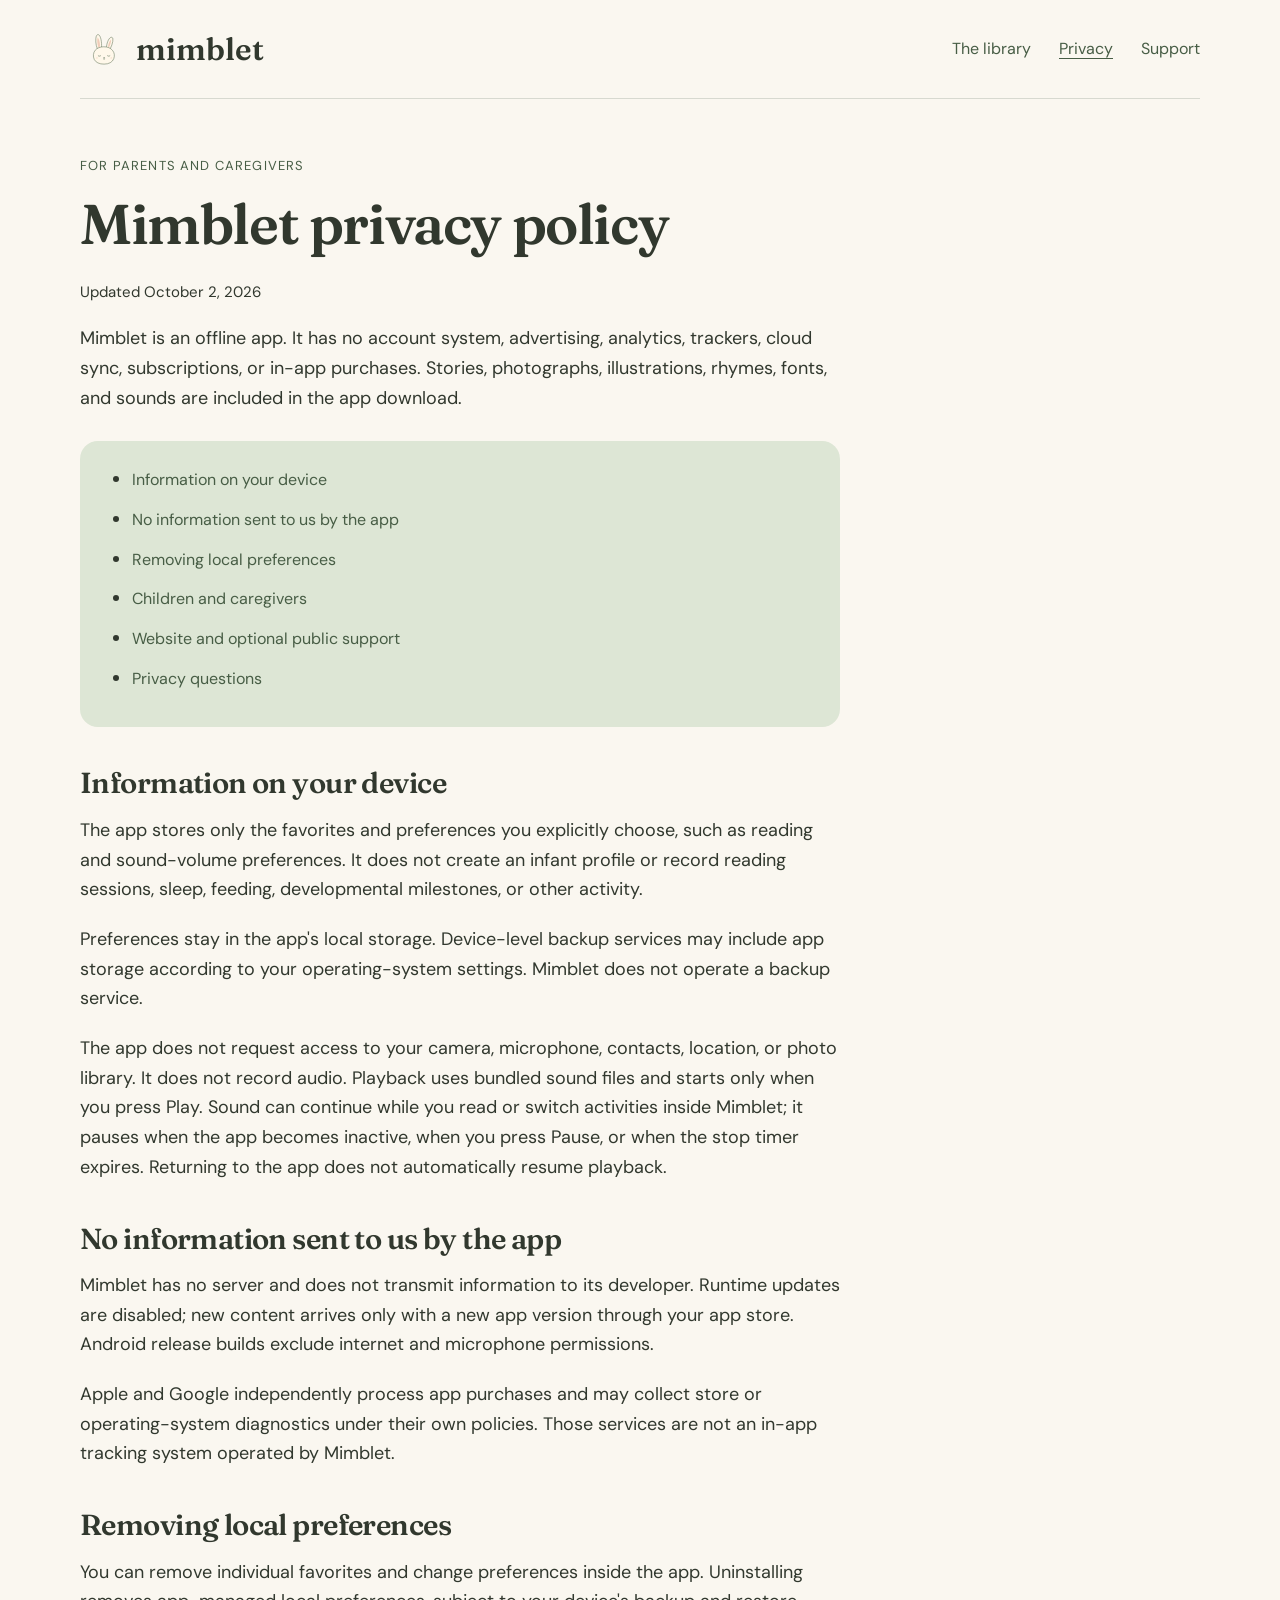
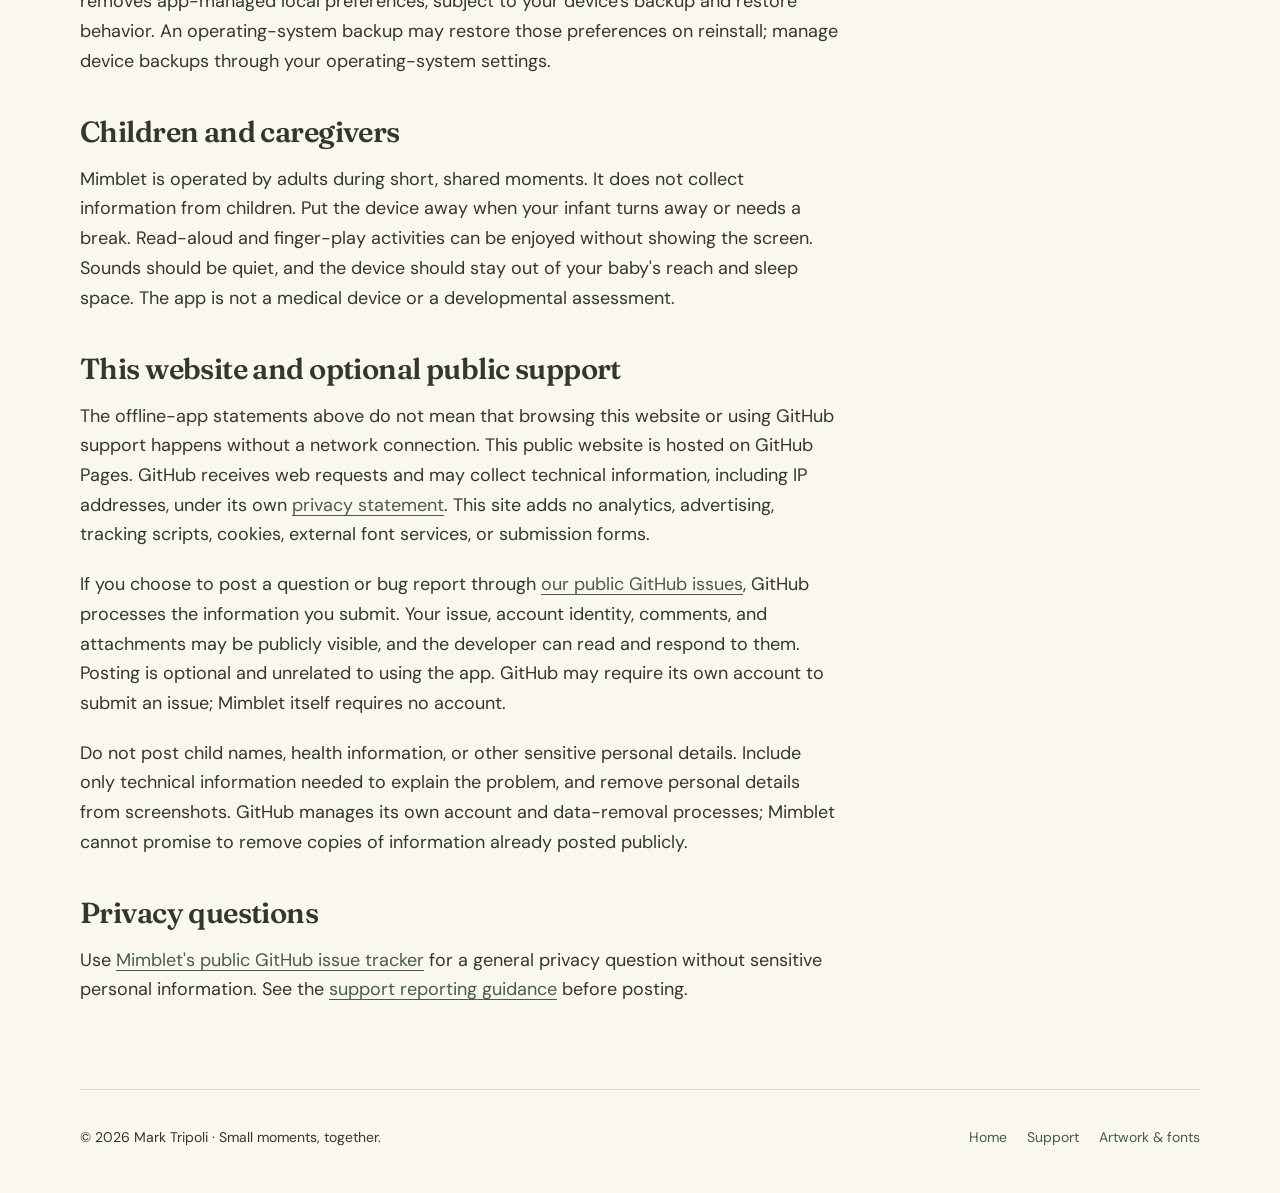
==== site/privacy/index.html @ d45108c9 "feat(site): publish Mimblet marketing privacy and support" ====
<!doctype html>
<html lang="en">
<head><meta charset="utf-8"><meta name="viewport" content="width=device-width, initial-scale=1"><title>Privacy — Mimblet</title><meta name="description" content="How Mimblet's offline app handles local preferences, and how this GitHub-hosted website and public support differ."><link rel="icon" href="../assets/favicon.svg" type="image/svg+xml"><link rel="stylesheet" href="../styles.css"></head>
<body><a class="skip" href="#main">Skip to content</a><div class="wrap"><header class="header"><a class="brand" href="../" aria-label="Mimblet home"><img src="../assets/mascot.svg" alt="" width="48" height="40">mimblet</a><nav aria-label="Main navigation"><a href="../#library">The library</a><a href="./" aria-current="page">Privacy</a><a href="../support/">Support</a></nav></header>
<main id="main" class="document"><p class="eyebrow">For parents and caregivers</p><h1>Mimblet privacy policy</h1><p class="small">Updated October 2, 2026</p><p>Mimblet is an offline app. It has no account system, advertising, analytics, trackers, cloud sync, subscriptions, or in-app purchases. Stories, photographs, illustrations, rhymes, fonts, and sounds are included in the app download.</p>
<nav class="contents" aria-label="Policy sections"><ul><li><a href="#device">Information on your device</a></li><li><a href="#network">No information sent to us by the app</a></li><li><a href="#removal">Removing local preferences</a></li><li><a href="#children">Children and caregivers</a></li><li><a href="#web">Website and optional public support</a></li><li><a href="#contact">Privacy questions</a></li></ul></nav>
<section id="device"><h2>Information on your device</h2><p>The app stores only the favorites and preferences you explicitly choose, such as reading and sound-volume preferences. It does not create an infant profile or record reading sessions, sleep, feeding, developmental milestones, or other activity.</p><p>Preferences stay in the app's local storage. Device-level backup services may include app storage according to your operating-system settings. Mimblet does not operate a backup service.</p><p>The app does not request access to your camera, microphone, contacts, location, or photo library. It does not record audio. Playback uses bundled sound files and starts only when you press Play. Sound can continue while you read or switch activities inside Mimblet; it pauses when the app becomes inactive, when you press Pause, or when the stop timer expires. Returning to the app does not automatically resume playback.</p></section>
<section id="network"><h2>No information sent to us by the app</h2><p>Mimblet has no server and does not transmit information to its developer. Runtime updates are disabled; new content arrives only with a new app version through your app store. Android release builds exclude internet and microphone permissions.</p><p>Apple and Google independently process app purchases and may collect store or operating-system diagnostics under their own policies. Those services are not an in-app tracking system operated by Mimblet.</p></section>
<section id="removal"><h2>Removing local preferences</h2><p>You can remove individual favorites and change preferences inside the app. Uninstalling removes app-managed local preferences, subject to your device's backup and restore behavior. An operating-system backup may restore those preferences on reinstall; manage device backups through your operating-system settings.</p></section>
<section id="children"><h2>Children and caregivers</h2><p>Mimblet is operated by adults during short, shared moments. It does not collect information from children. Put the device away when your infant turns away or needs a break. Read-aloud and finger-play activities can be enjoyed without showing the screen. Sounds should be quiet, and the device should stay out of your baby's reach and sleep space. The app is not a medical device or a developmental assessment.</p></section>
<section id="web"><h2>This website and optional public support</h2><p>The offline-app statements above do not mean that browsing this website or using GitHub support happens without a network connection. This public website is hosted on GitHub Pages. GitHub receives web requests and may collect technical information, including IP addresses, under its own <a href="https://docs.github.com/en/site-policy/privacy-policies/github-general-privacy-statement">privacy statement</a>. This site adds no analytics, advertising, tracking scripts, cookies, external font services, or submission forms.</p><p>If you choose to post a question or bug report through <a href="https://github.com/MarkTripoli/mimblet-site/issues">our public GitHub issues</a>, GitHub processes the information you submit. Your issue, account identity, comments, and attachments may be publicly visible, and the developer can read and respond to them. Posting is optional and unrelated to using the app. GitHub may require its own account to submit an issue; Mimblet itself requires no account.</p><p>Do not post child names, health information, or other sensitive personal details. Include only technical information needed to explain the problem, and remove personal details from screenshots. GitHub manages its own account and data-removal processes; Mimblet cannot promise to remove copies of information already posted publicly.</p></section>
<section id="contact"><h2>Privacy questions</h2><p>Use <a href="https://github.com/MarkTripoli/mimblet-site/issues">Mimblet's public GitHub issue tracker</a> for a general privacy question without sensitive personal information. See the <a href="../support/#report">support reporting guidance</a> before posting.</p></section>
</main><footer class="footer"><p>© 2026 Mark Tripoli · Small moments, together.</p><nav aria-label="Footer navigation"><a href="../">Home</a><a href="../support/">Support</a><a href="../support/#credits">Artwork &amp; fonts</a></nav></footer></div></body></html>
---- site/styles.css ----
@font-face{font-family:Fraunces;src:url('assets/fonts/Fraunces_600SemiBold.ttf') format('truetype');font-weight:600;font-display:swap}
@font-face{font-family:'DM Sans';src:url('assets/fonts/DMSans_400Regular.ttf') format('truetype');font-weight:400;font-display:swap}
:root{color-scheme:light;--paper:#FAF7F0;--ink:#31382E;--moss:#475D45;--sage:#DDE6D5;--butter:#F2DFAC;--line:#D7D9D0}
*{box-sizing:border-box}body{margin:0;background:var(--paper);color:var(--ink);font:18px/1.65 'DM Sans',system-ui,sans-serif}a{color:var(--moss);text-underline-offset:4px}a:hover{text-decoration-thickness:2px}a:focus-visible{outline:3px solid var(--moss);outline-offset:5px;border-radius:4px}img{display:block;max-width:100%;height:auto}h1,h2,h3,.brand{font-family:Fraunces,Georgia,serif;font-weight:600;line-height:1.12}h1{font-size:clamp(40px,5.3vw,68px);letter-spacing:-.025em;margin:16px 0 24px}h2{font-size:36px;letter-spacing:-.02em;margin:0 0 20px}h3{font-size:26px;margin:0 0 14px}p{margin:0 0 20px}.wrap{width:min(1120px,calc(100% - 64px));margin:auto}.skip{position:absolute;top:-100px;left:20px;padding:12px;background:white;z-index:2}.skip:focus{top:12px}.header{display:flex;align-items:center;justify-content:space-between;gap:24px;padding:28px 0;border-bottom:1px solid var(--line)}.brand{display:flex;align-items:center;gap:8px;font-size:31px;text-decoration:none;color:var(--ink)}.brand img{width:48px;height:40px;object-fit:contain}nav{display:flex;gap:28px;flex-wrap:wrap}nav a{font-size:16px;text-decoration:none;padding:8px 0}nav a[aria-current]{text-decoration:underline}.hero{display:grid;grid-template-columns:1fr 1fr;align-items:center;gap:56px;padding:64px 0}.eyebrow{font-size:13px;letter-spacing:.09em;text-transform:uppercase;color:var(--moss);margin-bottom:12px}.intro{font-size:21px;line-height:1.6;max-width:540px}.actions{display:flex;gap:16px;flex-wrap:wrap;align-items:center;margin-top:28px}.button{display:inline-block;padding:13px 23px;background:var(--moss);color:var(--paper);border-radius:999px;text-decoration:none;font-size:16px}.scene{margin:0;padding:16px;background:#E8B49C;border-radius:28px}.scene img{border-radius:18px;width:100%;aspect-ratio:1.15;object-fit:cover;object-position:48% center}.scene figcaption{padding:14px 8px 0;font-size:13px;line-height:1.5}.strip{border-block:1px solid var(--line);padding:20px 0;display:flex;gap:24px;flex-wrap:wrap;justify-content:space-between;font-size:15px;color:var(--moss)}.section{padding:64px 0}.section-head{max-width:680px;margin-bottom:32px}.grid{display:grid;grid-template-columns:repeat(2,1fr);gap:20px}.card{padding:32px;border-radius:24px;background:var(--sage)}.card:nth-child(2){background:#E8B49C}.card:nth-child(3){background:#E9E0EF}.card:nth-child(4){background:var(--butter)}.card p:last-child{margin-bottom:0}.number{display:block;font-size:13px;letter-spacing:.08em;text-transform:uppercase;margin-bottom:16px}.note{padding:36px;border-radius:24px;background:var(--sage)}.note p:last-child{margin:0}.footer{border-top:1px solid var(--line);padding:28px 0 36px;display:flex;justify-content:space-between;gap:24px;align-items:center;font-size:14px}.footer p{margin:0}.footer nav{gap:20px}.footer nav a{font-size:14px}.document{max-width:760px;padding:56px 0 64px}.document h1{font-size:clamp(40px,5vw,56px)}.document h2{font-size:29px;margin:40px 0 16px}.document h3{font-size:23px;margin:28px 0 12px}.document ul{padding-left:24px}.document li{margin-bottom:10px}.contents{padding:24px 28px;background:var(--sage);border-radius:18px;margin:28px 0}.contents ul{margin:0}.document section{scroll-margin-top:24px}.small{font-size:15px}.availability{font-size:14px;margin-top:20px;color:#596156}
@media(max-width:700px){body{font-size:17px}.wrap{width:calc(100% - 40px)}.header{padding:20px 0;gap:14px;flex-wrap:wrap}.brand{font-size:28px}.header nav{gap:22px}.hero{grid-template-columns:1fr;gap:32px;padding:40px 0}.intro{font-size:19px}.scene img{aspect-ratio:1.4}.strip{gap:12px 22px;justify-content:flex-start}.section{padding:44px 0}h2{font-size:30px}.grid{grid-template-columns:1fr}.card{padding:28px}.note{padding:28px}.footer{align-items:flex-start;flex-direction:column;gap:12px}.document{padding:36px 0 44px}.document h2{font-size:27px}.contents{padding:22px}.actions{gap:20px}}
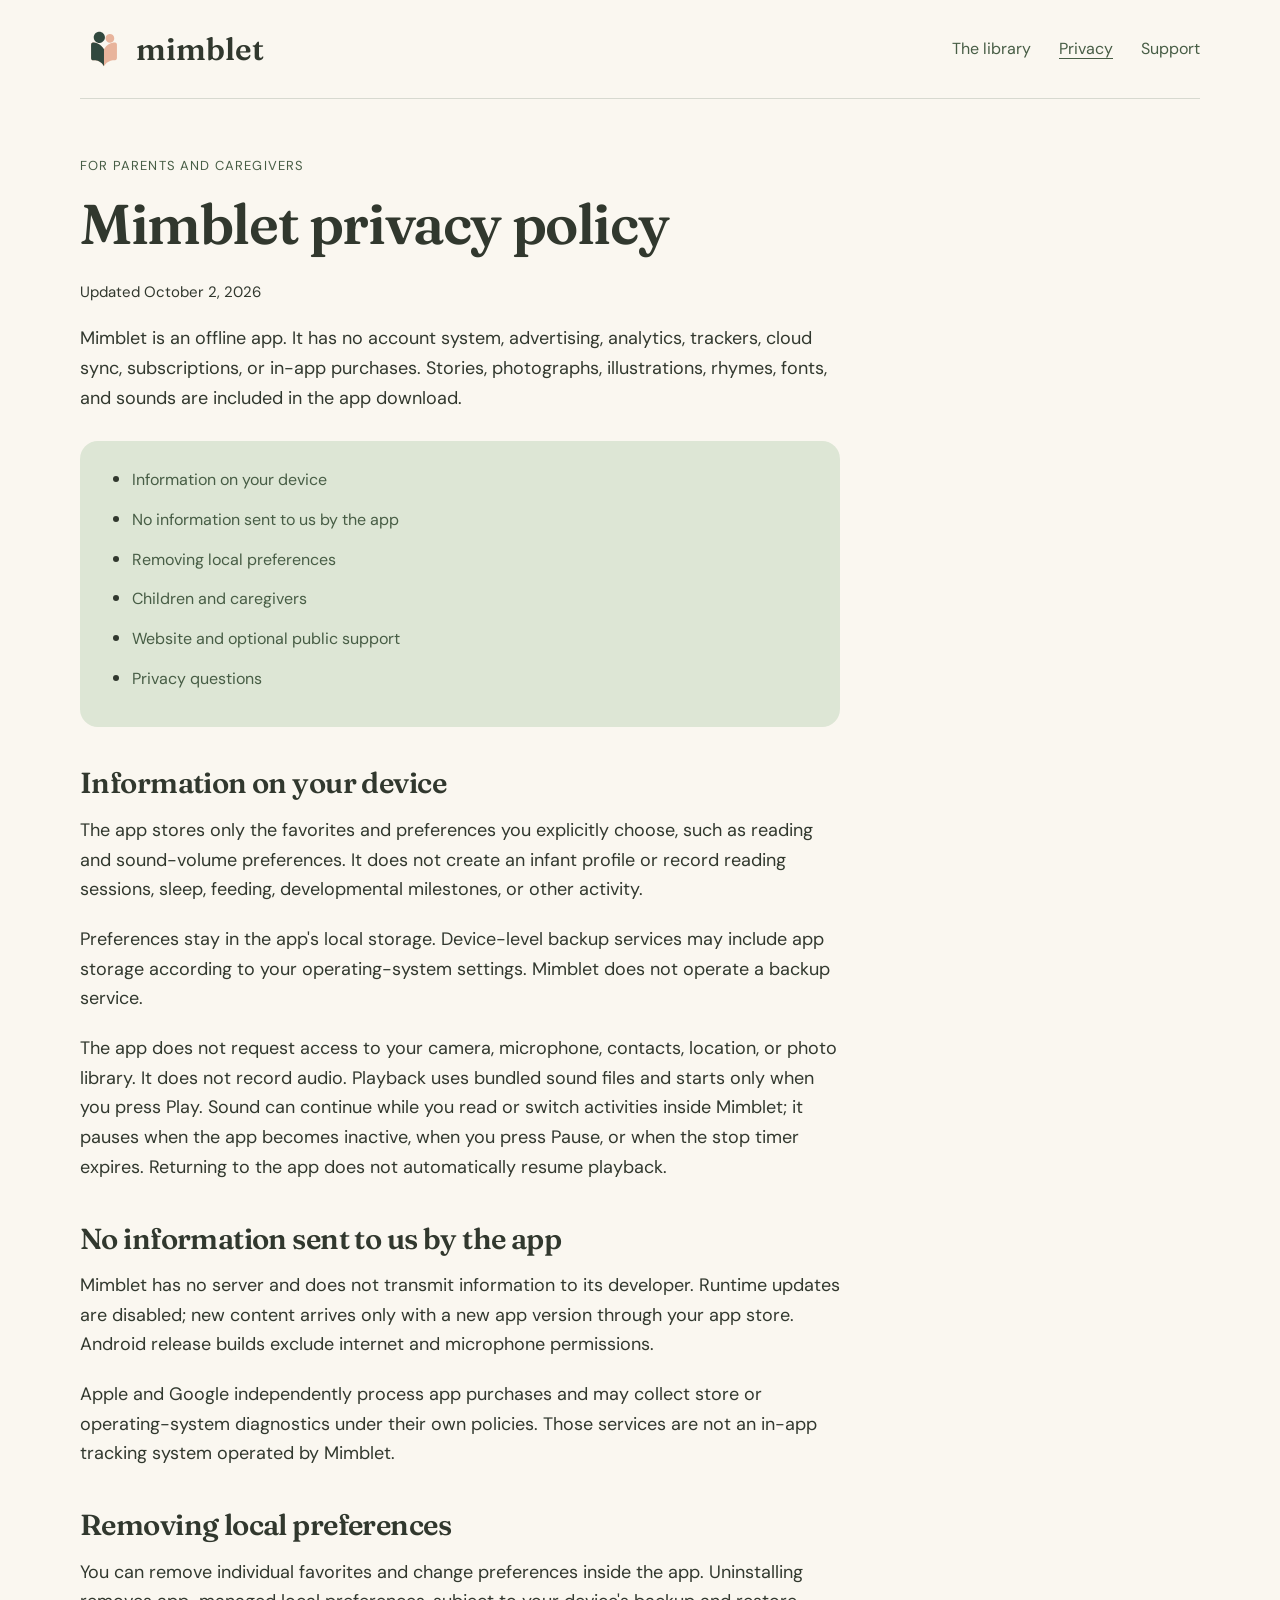
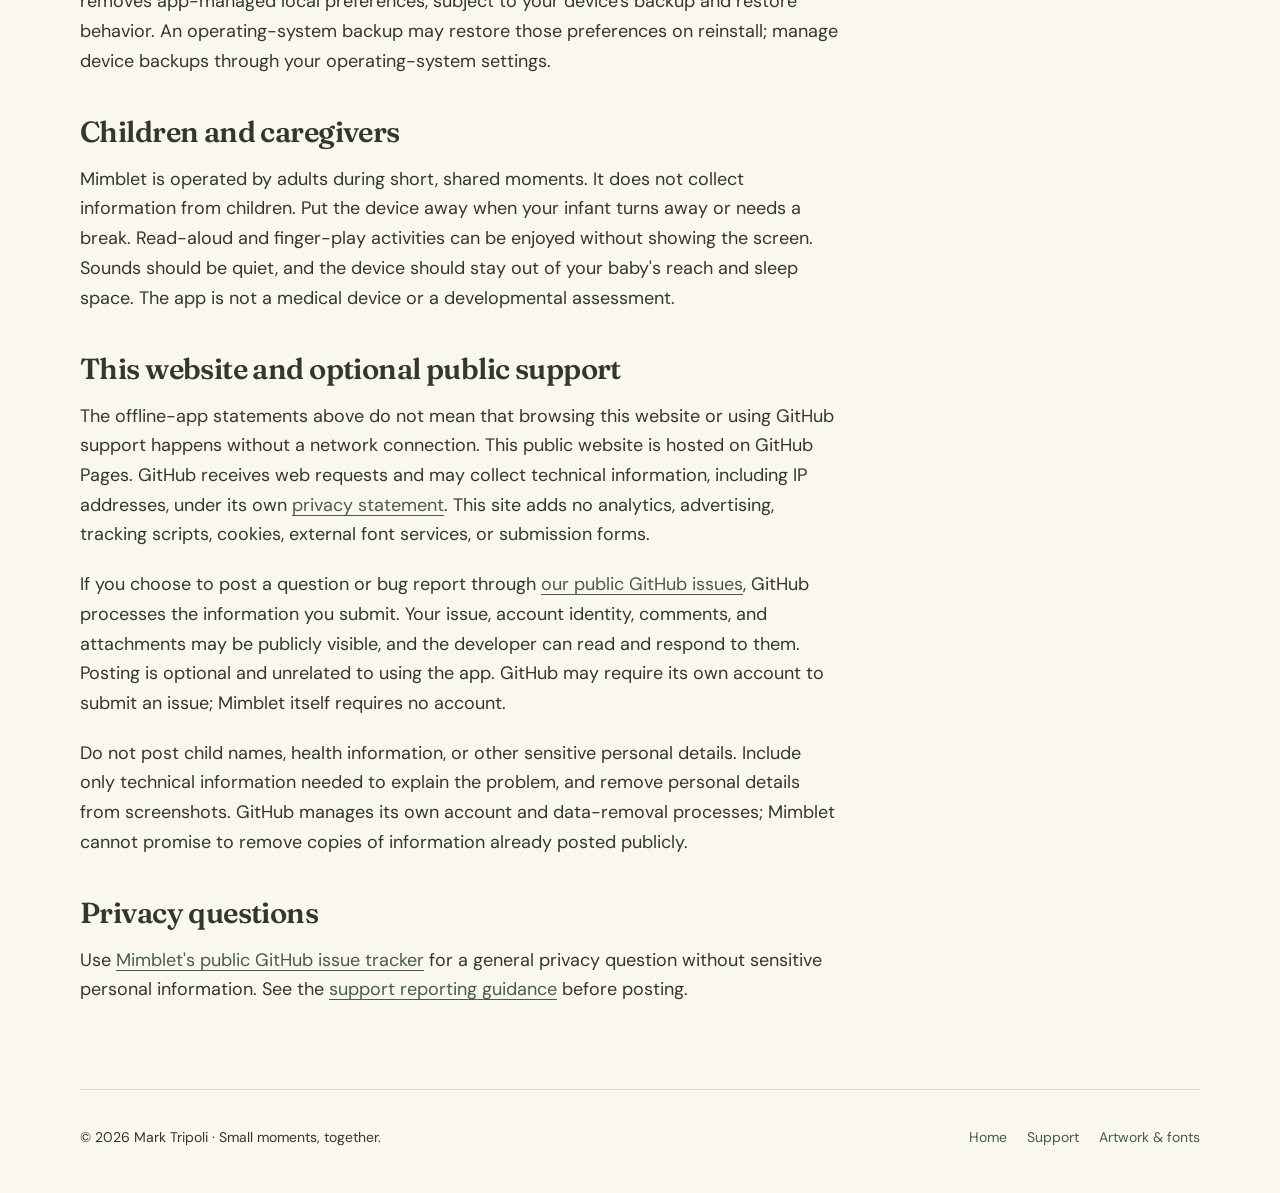
==== commit b26876a7: "style(brand): adopt rounded togetherness identity" ====
--- a/site/privacy/index.html
+++ b/site/privacy/index.html
@@ -1,7 +1,7 @@
 <!doctype html>
 <html lang="en">
 <head><meta charset="utf-8"><meta name="viewport" content="width=device-width, initial-scale=1"><title>Privacy — Mimblet</title><meta name="description" content="How Mimblet's offline app handles local preferences, and how this GitHub-hosted website and public support differ."><link rel="icon" href="../assets/favicon.svg" type="image/svg+xml"><link rel="stylesheet" href="../styles.css"></head>
-<body><a class="skip" href="#main">Skip to content</a><div class="wrap"><header class="header"><a class="brand" href="../" aria-label="Mimblet home"><img src="../assets/mascot.svg" alt="" width="48" height="40">mimblet</a><nav aria-label="Main navigation"><a href="../#library">The library</a><a href="./" aria-current="page">Privacy</a><a href="../support/">Support</a></nav></header>
+<body><a class="skip" href="#main">Skip to content</a><div class="wrap"><header class="header"><a class="brand" href="../" aria-label="Mimblet home"><img src="../assets/brand-mark.svg" alt="" width="40" height="40">mimblet</a><nav aria-label="Main navigation"><a href="../#library">The library</a><a href="./" aria-current="page">Privacy</a><a href="../support/">Support</a></nav></header>
 <main id="main" class="document"><p class="eyebrow">For parents and caregivers</p><h1>Mimblet privacy policy</h1><p class="small">Updated October 2, 2026</p><p>Mimblet is an offline app. It has no account system, advertising, analytics, trackers, cloud sync, subscriptions, or in-app purchases. Stories, photographs, illustrations, rhymes, fonts, and sounds are included in the app download.</p>
 <nav class="contents" aria-label="Policy sections"><ul><li><a href="#device">Information on your device</a></li><li><a href="#network">No information sent to us by the app</a></li><li><a href="#removal">Removing local preferences</a></li><li><a href="#children">Children and caregivers</a></li><li><a href="#web">Website and optional public support</a></li><li><a href="#contact">Privacy questions</a></li></ul></nav>
 <section id="device"><h2>Information on your device</h2><p>The app stores only the favorites and preferences you explicitly choose, such as reading and sound-volume preferences. It does not create an infant profile or record reading sessions, sleep, feeding, developmental milestones, or other activity.</p><p>Preferences stay in the app's local storage. Device-level backup services may include app storage according to your operating-system settings. Mimblet does not operate a backup service.</p><p>The app does not request access to your camera, microphone, contacts, location, or photo library. It does not record audio. Playback uses bundled sound files and starts only when you press Play. Sound can continue while you read or switch activities inside Mimblet; it pauses when the app becomes inactive, when you press Pause, or when the stop timer expires. Returning to the app does not automatically resume playback.</p></section>
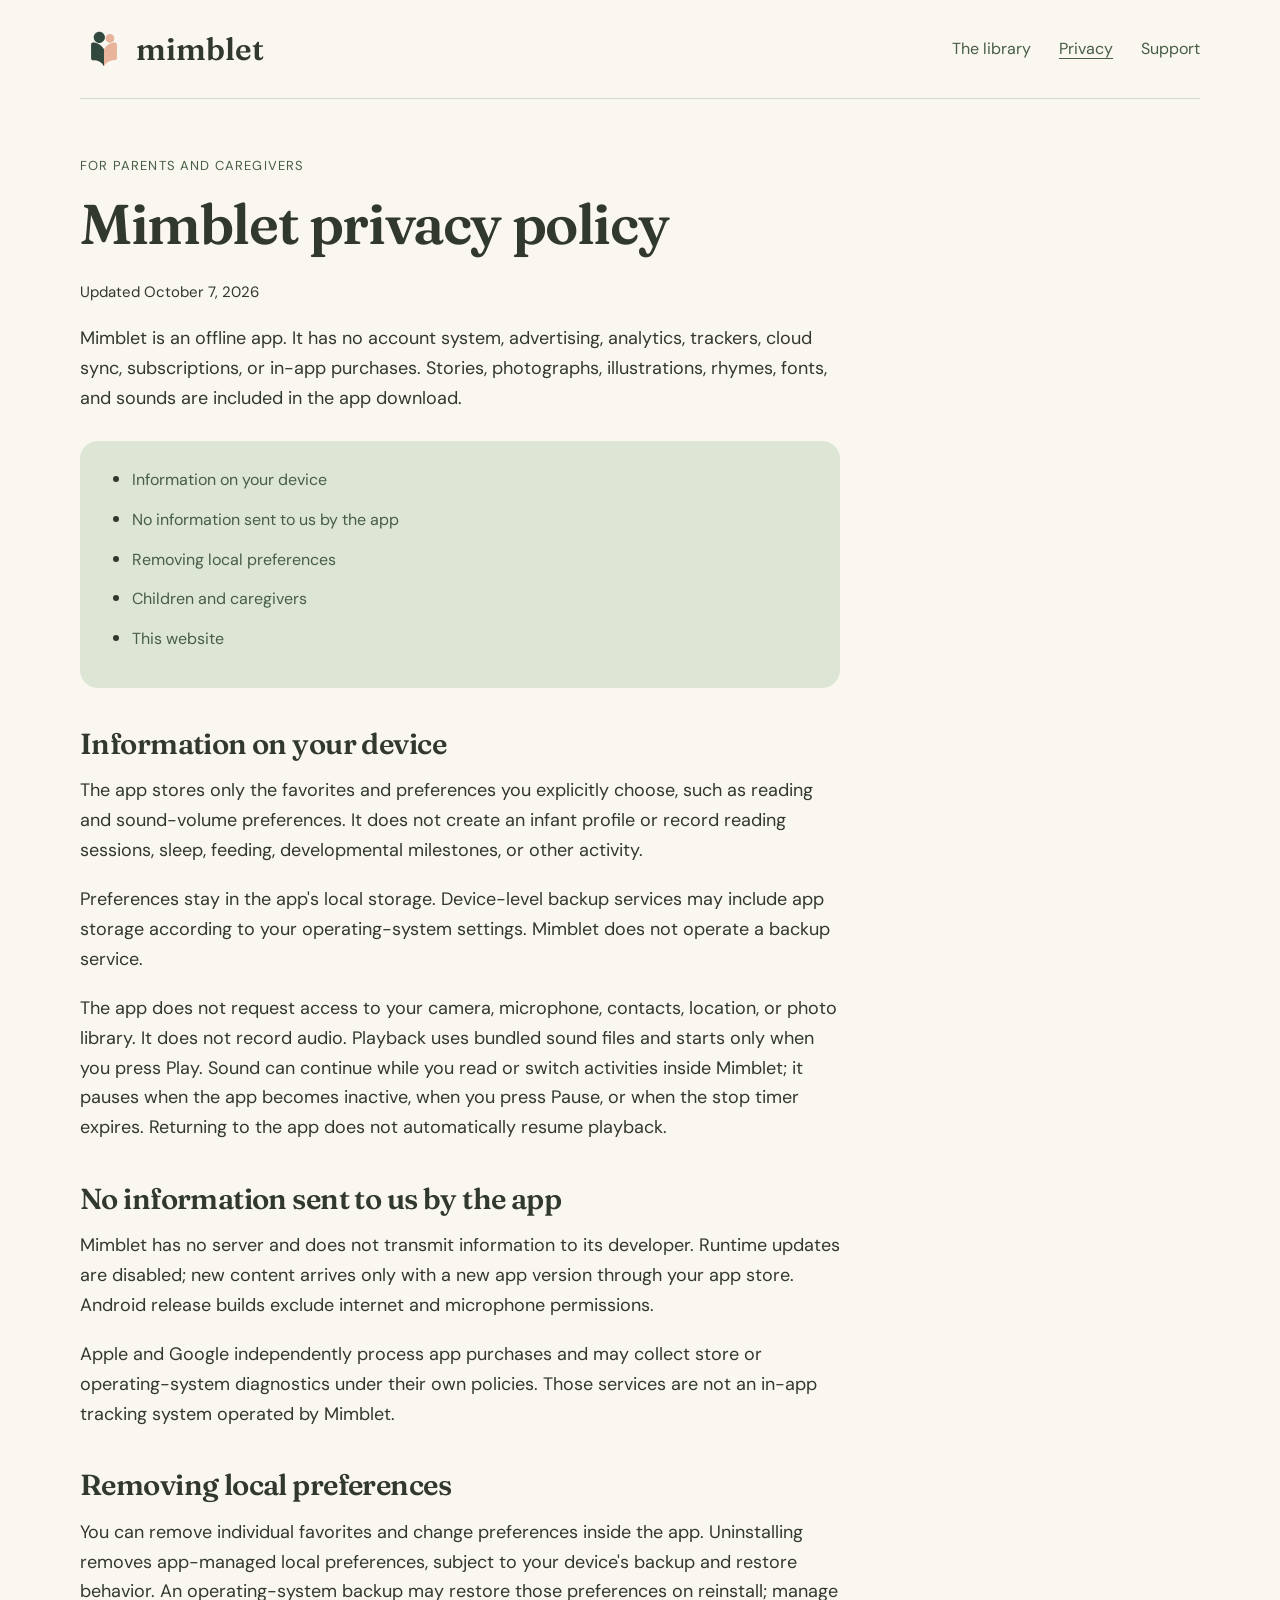
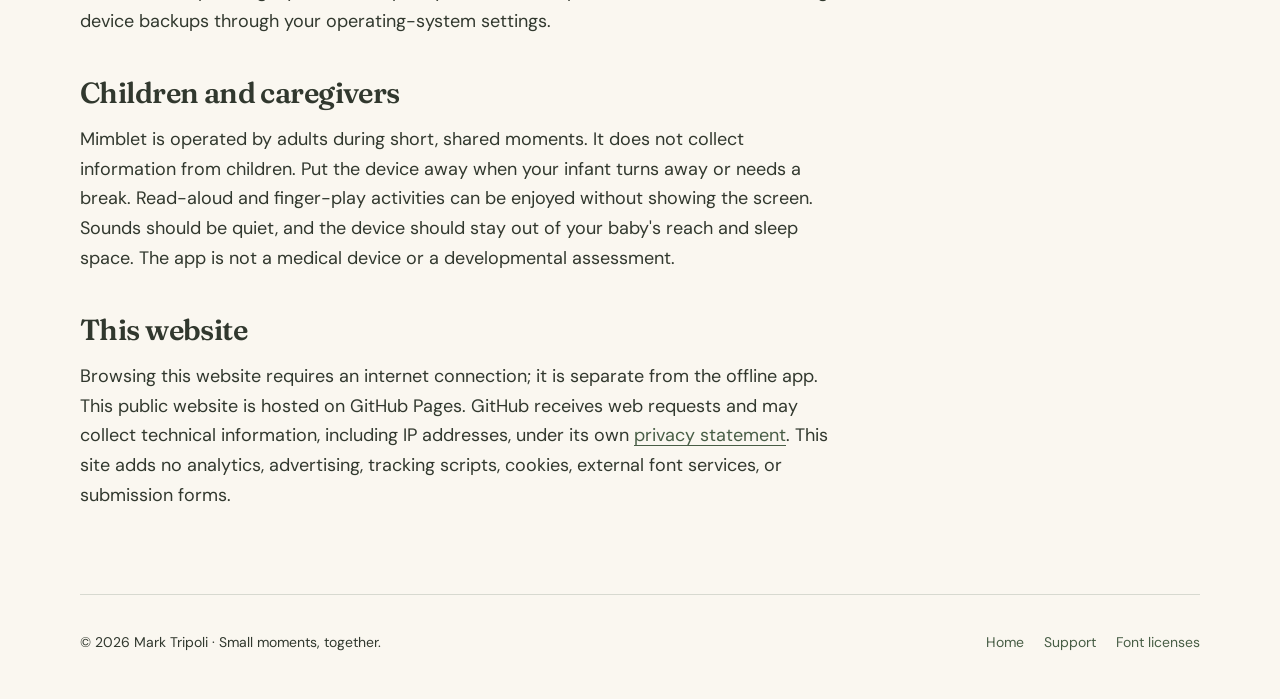
==== commit b544b32d: "fix(site): simplify artwork copy and support guidance" ====
--- a/site/privacy/index.html
+++ b/site/privacy/index.html
@@ -1,13 +1,12 @@
 <!doctype html>
 <html lang="en">
-<head><meta charset="utf-8"><meta name="viewport" content="width=device-width, initial-scale=1"><title>Privacy — Mimblet</title><meta name="description" content="How Mimblet's offline app handles local preferences, and how this GitHub-hosted website and public support differ."><link rel="icon" href="../assets/favicon.svg" type="image/svg+xml"><link rel="stylesheet" href="../styles.css"></head>
+<head><meta charset="utf-8"><meta name="viewport" content="width=device-width, initial-scale=1"><title>Privacy — Mimblet</title><meta name="description" content="How Mimblet's offline app handles local preferences, and how this website differs."><link rel="icon" href="../assets/favicon.svg" type="image/svg+xml"><link rel="stylesheet" href="../styles.css"></head>
 <body><a class="skip" href="#main">Skip to content</a><div class="wrap"><header class="header"><a class="brand" href="../" aria-label="Mimblet home"><img src="../assets/brand-mark.svg" alt="" width="40" height="40">mimblet</a><nav aria-label="Main navigation"><a href="../#library">The library</a><a href="./" aria-current="page">Privacy</a><a href="../support/">Support</a></nav></header>
-<main id="main" class="document"><p class="eyebrow">For parents and caregivers</p><h1>Mimblet privacy policy</h1><p class="small">Updated October 2, 2026</p><p>Mimblet is an offline app. It has no account system, advertising, analytics, trackers, cloud sync, subscriptions, or in-app purchases. Stories, photographs, illustrations, rhymes, fonts, and sounds are included in the app download.</p>
-<nav class="contents" aria-label="Policy sections"><ul><li><a href="#device">Information on your device</a></li><li><a href="#network">No information sent to us by the app</a></li><li><a href="#removal">Removing local preferences</a></li><li><a href="#children">Children and caregivers</a></li><li><a href="#web">Website and optional public support</a></li><li><a href="#contact">Privacy questions</a></li></ul></nav>
+<main id="main" class="document"><p class="eyebrow">For parents and caregivers</p><h1>Mimblet privacy policy</h1><p class="small">Updated October 7, 2026</p><p>Mimblet is an offline app. It has no account system, advertising, analytics, trackers, cloud sync, subscriptions, or in-app purchases. Stories, photographs, illustrations, rhymes, fonts, and sounds are included in the app download.</p>
+<nav class="contents" aria-label="Policy sections"><ul><li><a href="#device">Information on your device</a></li><li><a href="#network">No information sent to us by the app</a></li><li><a href="#removal">Removing local preferences</a></li><li><a href="#children">Children and caregivers</a></li><li><a href="#web">This website</a></li></ul></nav>
 <section id="device"><h2>Information on your device</h2><p>The app stores only the favorites and preferences you explicitly choose, such as reading and sound-volume preferences. It does not create an infant profile or record reading sessions, sleep, feeding, developmental milestones, or other activity.</p><p>Preferences stay in the app's local storage. Device-level backup services may include app storage according to your operating-system settings. Mimblet does not operate a backup service.</p><p>The app does not request access to your camera, microphone, contacts, location, or photo library. It does not record audio. Playback uses bundled sound files and starts only when you press Play. Sound can continue while you read or switch activities inside Mimblet; it pauses when the app becomes inactive, when you press Pause, or when the stop timer expires. Returning to the app does not automatically resume playback.</p></section>
 <section id="network"><h2>No information sent to us by the app</h2><p>Mimblet has no server and does not transmit information to its developer. Runtime updates are disabled; new content arrives only with a new app version through your app store. Android release builds exclude internet and microphone permissions.</p><p>Apple and Google independently process app purchases and may collect store or operating-system diagnostics under their own policies. Those services are not an in-app tracking system operated by Mimblet.</p></section>
 <section id="removal"><h2>Removing local preferences</h2><p>You can remove individual favorites and change preferences inside the app. Uninstalling removes app-managed local preferences, subject to your device's backup and restore behavior. An operating-system backup may restore those preferences on reinstall; manage device backups through your operating-system settings.</p></section>
 <section id="children"><h2>Children and caregivers</h2><p>Mimblet is operated by adults during short, shared moments. It does not collect information from children. Put the device away when your infant turns away or needs a break. Read-aloud and finger-play activities can be enjoyed without showing the screen. Sounds should be quiet, and the device should stay out of your baby's reach and sleep space. The app is not a medical device or a developmental assessment.</p></section>
-<section id="web"><h2>This website and optional public support</h2><p>The offline-app statements above do not mean that browsing this website or using GitHub support happens without a network connection. This public website is hosted on GitHub Pages. GitHub receives web requests and may collect technical information, including IP addresses, under its own <a href="https://docs.github.com/en/site-policy/privacy-policies/github-general-privacy-statement">privacy statement</a>. This site adds no analytics, advertising, tracking scripts, cookies, external font services, or submission forms.</p><p>If you choose to post a question or bug report through <a href="https://github.com/MarkTripoli/mimblet-site/issues">our public GitHub issues</a>, GitHub processes the information you submit. Your issue, account identity, comments, and attachments may be publicly visible, and the developer can read and respond to them. Posting is optional and unrelated to using the app. GitHub may require its own account to submit an issue; Mimblet itself requires no account.</p><p>Do not post child names, health information, or other sensitive personal details. Include only technical information needed to explain the problem, and remove personal details from screenshots. GitHub manages its own account and data-removal processes; Mimblet cannot promise to remove copies of information already posted publicly.</p></section>
-<section id="contact"><h2>Privacy questions</h2><p>Use <a href="https://github.com/MarkTripoli/mimblet-site/issues">Mimblet's public GitHub issue tracker</a> for a general privacy question without sensitive personal information. See the <a href="../support/#report">support reporting guidance</a> before posting.</p></section>
-</main><footer class="footer"><p>© 2026 Mark Tripoli · Small moments, together.</p><nav aria-label="Footer navigation"><a href="../">Home</a><a href="../support/">Support</a><a href="../support/#credits">Artwork &amp; fonts</a></nav></footer></div></body></html>
+<section id="web"><h2>This website</h2><p>Browsing this website requires an internet connection; it is separate from the offline app. This public website is hosted on GitHub Pages. GitHub receives web requests and may collect technical information, including IP addresses, under its own <a href="https://docs.github.com/en/site-policy/privacy-policies/github-general-privacy-statement">privacy statement</a>. This site adds no analytics, advertising, tracking scripts, cookies, external font services, or submission forms.</p></section>
+</main><footer class="footer"><p>© 2026 Mark Tripoli · Small moments, together.</p><nav aria-label="Footer navigation"><a href="../">Home</a><a href="../support/">Support</a><a href="../support/#fonts">Font licenses</a></nav></footer></div></body></html>
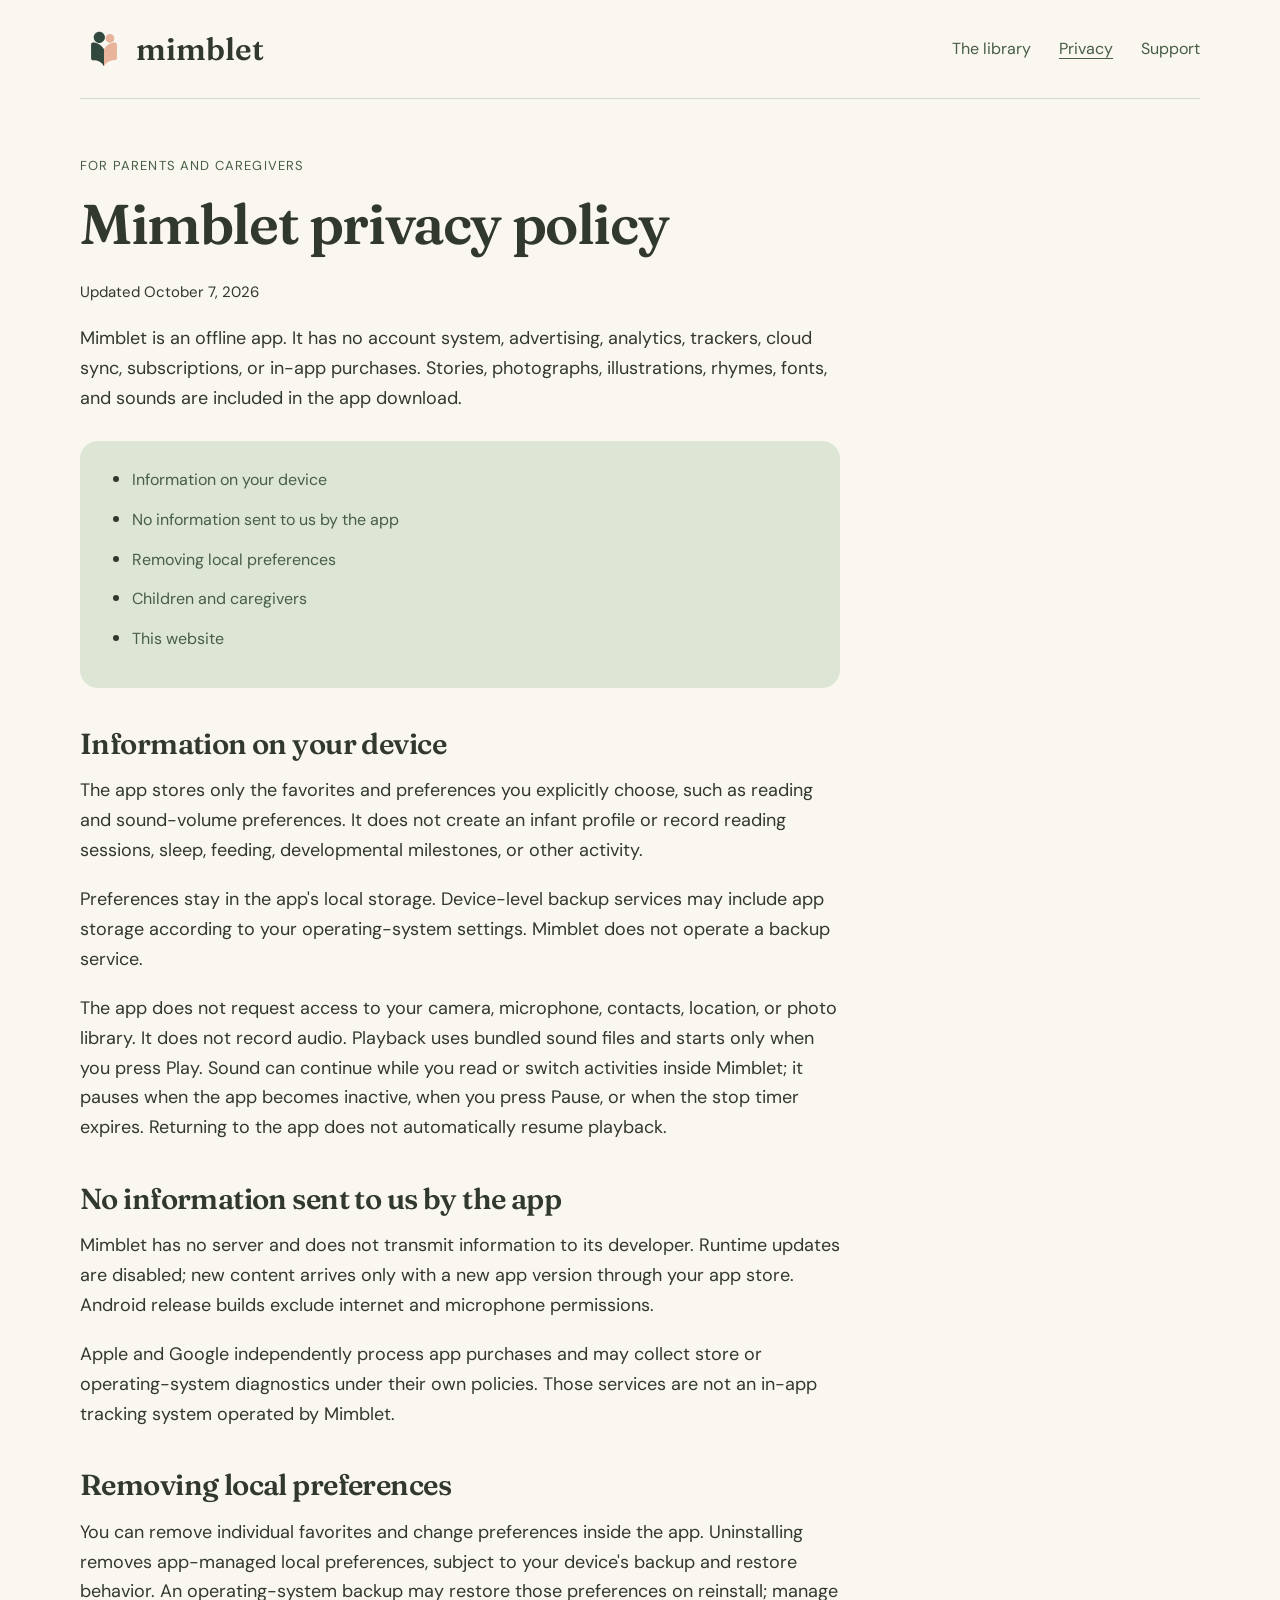
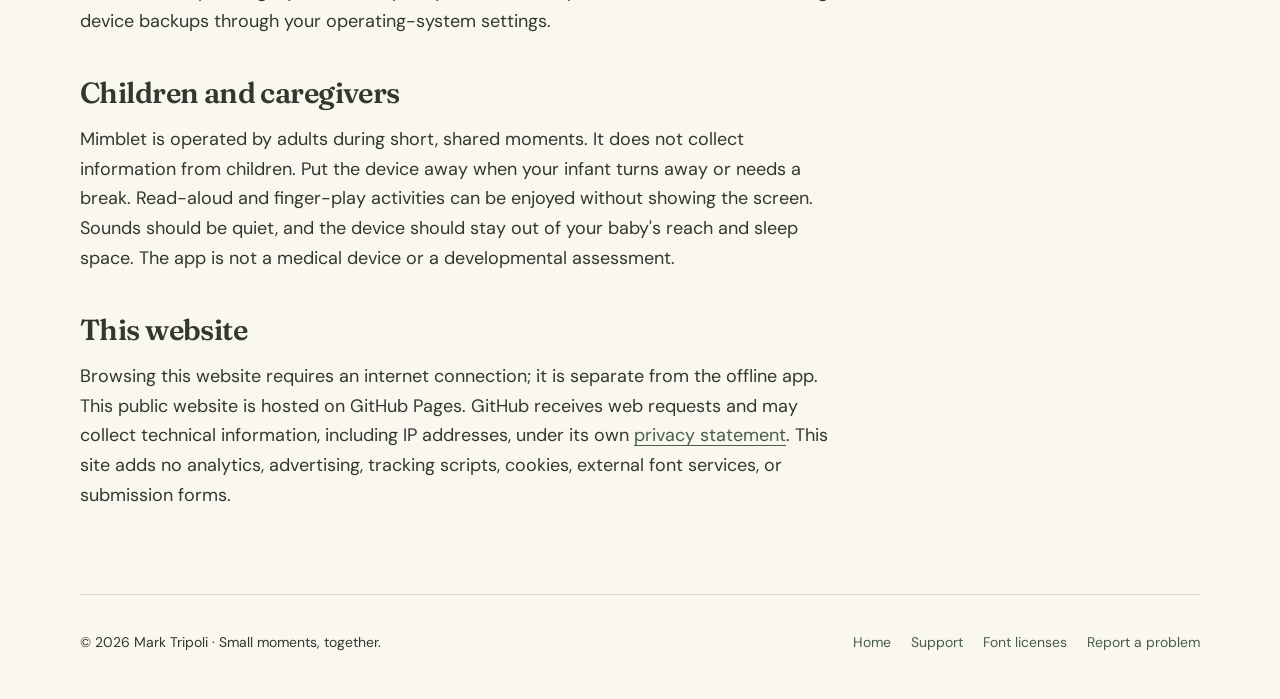
==== commit 2c8bc7d5: "fix(site): QA/UX polish — validation, navigation, metadata, visited links" ====
--- a/site/privacy/index.html
+++ b/site/privacy/index.html
@@ -1,4 +1,4 @@
-<!doctype html>
+<!DOCTYPE html>
 <html lang="en">
 <head><meta charset="utf-8"><meta name="viewport" content="width=device-width, initial-scale=1"><title>Privacy — Mimblet</title><meta name="description" content="How Mimblet's offline app handles local preferences, and how this website differs."><link rel="icon" href="../assets/favicon.svg" type="image/svg+xml"><link rel="stylesheet" href="../styles.css"></head>
 <body><a class="skip" href="#main">Skip to content</a><div class="wrap"><header class="header"><a class="brand" href="../" aria-label="Mimblet home"><img src="../assets/brand-mark.svg" alt="" width="40" height="40">mimblet</a><nav aria-label="Main navigation"><a href="../#library">The library</a><a href="./" aria-current="page">Privacy</a><a href="../support/">Support</a></nav></header>
@@ -8,5 +8,5 @@
 <section id="network"><h2>No information sent to us by the app</h2><p>Mimblet has no server and does not transmit information to its developer. Runtime updates are disabled; new content arrives only with a new app version through your app store. Android release builds exclude internet and microphone permissions.</p><p>Apple and Google independently process app purchases and may collect store or operating-system diagnostics under their own policies. Those services are not an in-app tracking system operated by Mimblet.</p></section>
 <section id="removal"><h2>Removing local preferences</h2><p>You can remove individual favorites and change preferences inside the app. Uninstalling removes app-managed local preferences, subject to your device's backup and restore behavior. An operating-system backup may restore those preferences on reinstall; manage device backups through your operating-system settings.</p></section>
 <section id="children"><h2>Children and caregivers</h2><p>Mimblet is operated by adults during short, shared moments. It does not collect information from children. Put the device away when your infant turns away or needs a break. Read-aloud and finger-play activities can be enjoyed without showing the screen. Sounds should be quiet, and the device should stay out of your baby's reach and sleep space. The app is not a medical device or a developmental assessment.</p></section>
-<section id="web"><h2>This website</h2><p>Browsing this website requires an internet connection; it is separate from the offline app. This public website is hosted on GitHub Pages. GitHub receives web requests and may collect technical information, including IP addresses, under its own <a href="https://docs.github.com/en/site-policy/privacy-policies/github-general-privacy-statement">privacy statement</a>. This site adds no analytics, advertising, tracking scripts, cookies, external font services, or submission forms.</p></section>
-</main><footer class="footer"><p>© 2026 Mark Tripoli · Small moments, together.</p><nav aria-label="Footer navigation"><a href="../">Home</a><a href="../support/">Support</a><a href="../support/#fonts">Font licenses</a></nav></footer></div></body></html>
+<section id="web"><h2>This website</h2><p>Browsing this website requires an internet connection; it is separate from the offline app. This public website is hosted on GitHub Pages. GitHub receives web requests and may collect technical information, including IP addresses, under its own <a href="https://docs.github.com/en/site-policy/privacy-policies/github-general-privacy-statement" target="_blank" rel="noopener noreferrer">privacy statement</a>. This site adds no analytics, advertising, tracking scripts, cookies, external font services, or submission forms.</p></section>
+</main><footer class="footer"><p>© 2026 Mark Tripoli · Small moments, together.</p><nav aria-label="Footer navigation"><a href="../">Home</a><a href="../support/">Support</a><a href="../support/#fonts">Font licenses</a><a href="https://github.com/MarkTripoli/mimblet-site/issues">Report a problem</a></nav></footer></div></body></html>
--- a/site/styles.css
+++ b/site/styles.css
@@ -3,3 +3,11 @@
 :root{color-scheme:light;--paper:#FAF7F0;--ink:#31382E;--moss:#475D45;--sage:#DDE6D5;--butter:#F2DFAC;--line:#D7D9D0}
 *{box-sizing:border-box}body{margin:0;background:var(--paper);color:var(--ink);font:18px/1.65 'DM Sans',system-ui,sans-serif}a{color:var(--moss);text-underline-offset:4px}a:hover{text-decoration-thickness:2px}a:focus-visible{outline:3px solid var(--moss);outline-offset:5px;border-radius:4px}img{display:block;max-width:100%;height:auto}h1,h2,h3,.brand{font-family:Fraunces,Georgia,serif;font-weight:600;line-height:1.12}h1{font-size:clamp(40px,5.3vw,68px);letter-spacing:-.025em;margin:16px 0 24px}h2{font-size:36px;letter-spacing:-.02em;margin:0 0 20px}h3{font-size:26px;margin:0 0 14px}p{margin:0 0 20px}.wrap{width:min(1120px,calc(100% - 64px));margin:auto}.skip{position:absolute;top:-100px;left:20px;padding:12px;background:white;z-index:2}.skip:focus{top:12px}.header{display:flex;align-items:center;justify-content:space-between;gap:24px;padding:28px 0;border-bottom:1px solid var(--line)}.brand{display:flex;align-items:center;gap:8px;font-size:31px;text-decoration:none;color:var(--ink)}.brand img{width:48px;height:40px;object-fit:contain}nav{display:flex;gap:28px;flex-wrap:wrap}nav a{font-size:16px;text-decoration:none;padding:8px 0}nav a[aria-current]{text-decoration:underline}.hero{display:grid;grid-template-columns:1fr 1fr;align-items:center;gap:56px;padding:64px 0}.eyebrow{font-size:13px;letter-spacing:.09em;text-transform:uppercase;color:var(--moss);margin-bottom:12px}.intro{font-size:21px;line-height:1.6;max-width:540px}.actions{display:flex;gap:16px;flex-wrap:wrap;align-items:center;margin-top:28px}.button{display:inline-block;padding:13px 23px;background:var(--moss);color:var(--paper);border-radius:999px;text-decoration:none;font-size:16px}.scene{margin:0;padding:16px;background:#E8B49C;border-radius:28px}.scene img{border-radius:18px;width:100%;aspect-ratio:1.15;object-fit:cover;object-position:48% center}.scene figcaption{padding:14px 8px 0;font-size:13px;line-height:1.5}.strip{border-block:1px solid var(--line);padding:20px 0;display:flex;gap:24px;flex-wrap:wrap;justify-content:space-between;font-size:15px;color:var(--moss)}.section{padding:64px 0}.section-head{max-width:680px;margin-bottom:32px}.grid{display:grid;grid-template-columns:repeat(2,1fr);gap:20px}.card{padding:32px;border-radius:24px;background:var(--sage)}.card:nth-child(2){background:#E8B49C}.card:nth-child(3){background:#E9E0EF}.card:nth-child(4){background:var(--butter)}.card p:last-child{margin-bottom:0}.number{display:block;font-size:13px;letter-spacing:.08em;text-transform:uppercase;margin-bottom:16px}.note{padding:36px;border-radius:24px;background:var(--sage)}.note p:last-child{margin:0}.footer{border-top:1px solid var(--line);padding:28px 0 36px;display:flex;justify-content:space-between;gap:24px;align-items:center;font-size:14px}.footer p{margin:0}.footer nav{gap:20px}.footer nav a{font-size:14px}.document{max-width:760px;padding:56px 0 64px}.document h1{font-size:clamp(40px,5vw,56px)}.document h2{font-size:29px;margin:40px 0 16px}.document h3{font-size:23px;margin:28px 0 12px}.document ul{padding-left:24px}.document li{margin-bottom:10px}.contents{padding:24px 28px;background:var(--sage);border-radius:18px;margin:28px 0}.contents ul{margin:0}.document section{scroll-margin-top:24px}.small{font-size:15px}.availability{font-size:14px;margin-top:20px;color:#596156}
 @media(max-width:700px){body{font-size:17px}.wrap{width:calc(100% - 40px)}.header{padding:20px 0;gap:14px;flex-wrap:wrap}.brand{font-size:28px}.header nav{gap:22px}.hero{grid-template-columns:1fr;gap:32px;padding:40px 0}.intro{font-size:19px}.scene img{aspect-ratio:1.4}.strip{gap:12px 22px;justify-content:flex-start}.section{padding:44px 0}h2{font-size:30px}.grid{grid-template-columns:1fr}.card{padding:28px}.note{padding:28px}.footer{align-items:flex-start;flex-direction:column;gap:12px}.document{padding:36px 0 44px}.document h2{font-size:27px}.contents{padding:22px}.actions{gap:20px}}
+
+a:visited{color:var(--moss)}
+.button:hover{background:#3B4F3A}
+.button:focus-visible{outline:3px solid var(--ink);outline-offset:4px}
+nav a:hover{text-decoration:underline}
+footer nav a:hover{text-decoration:underline}
+.strip{position:relative}
+@media (prefers-reduced-motion: reduce){*{animation-duration:.001ms !important;animation-iteration-count:1 !important;transition-duration:.001ms !important;scroll-behavior:auto !important}}
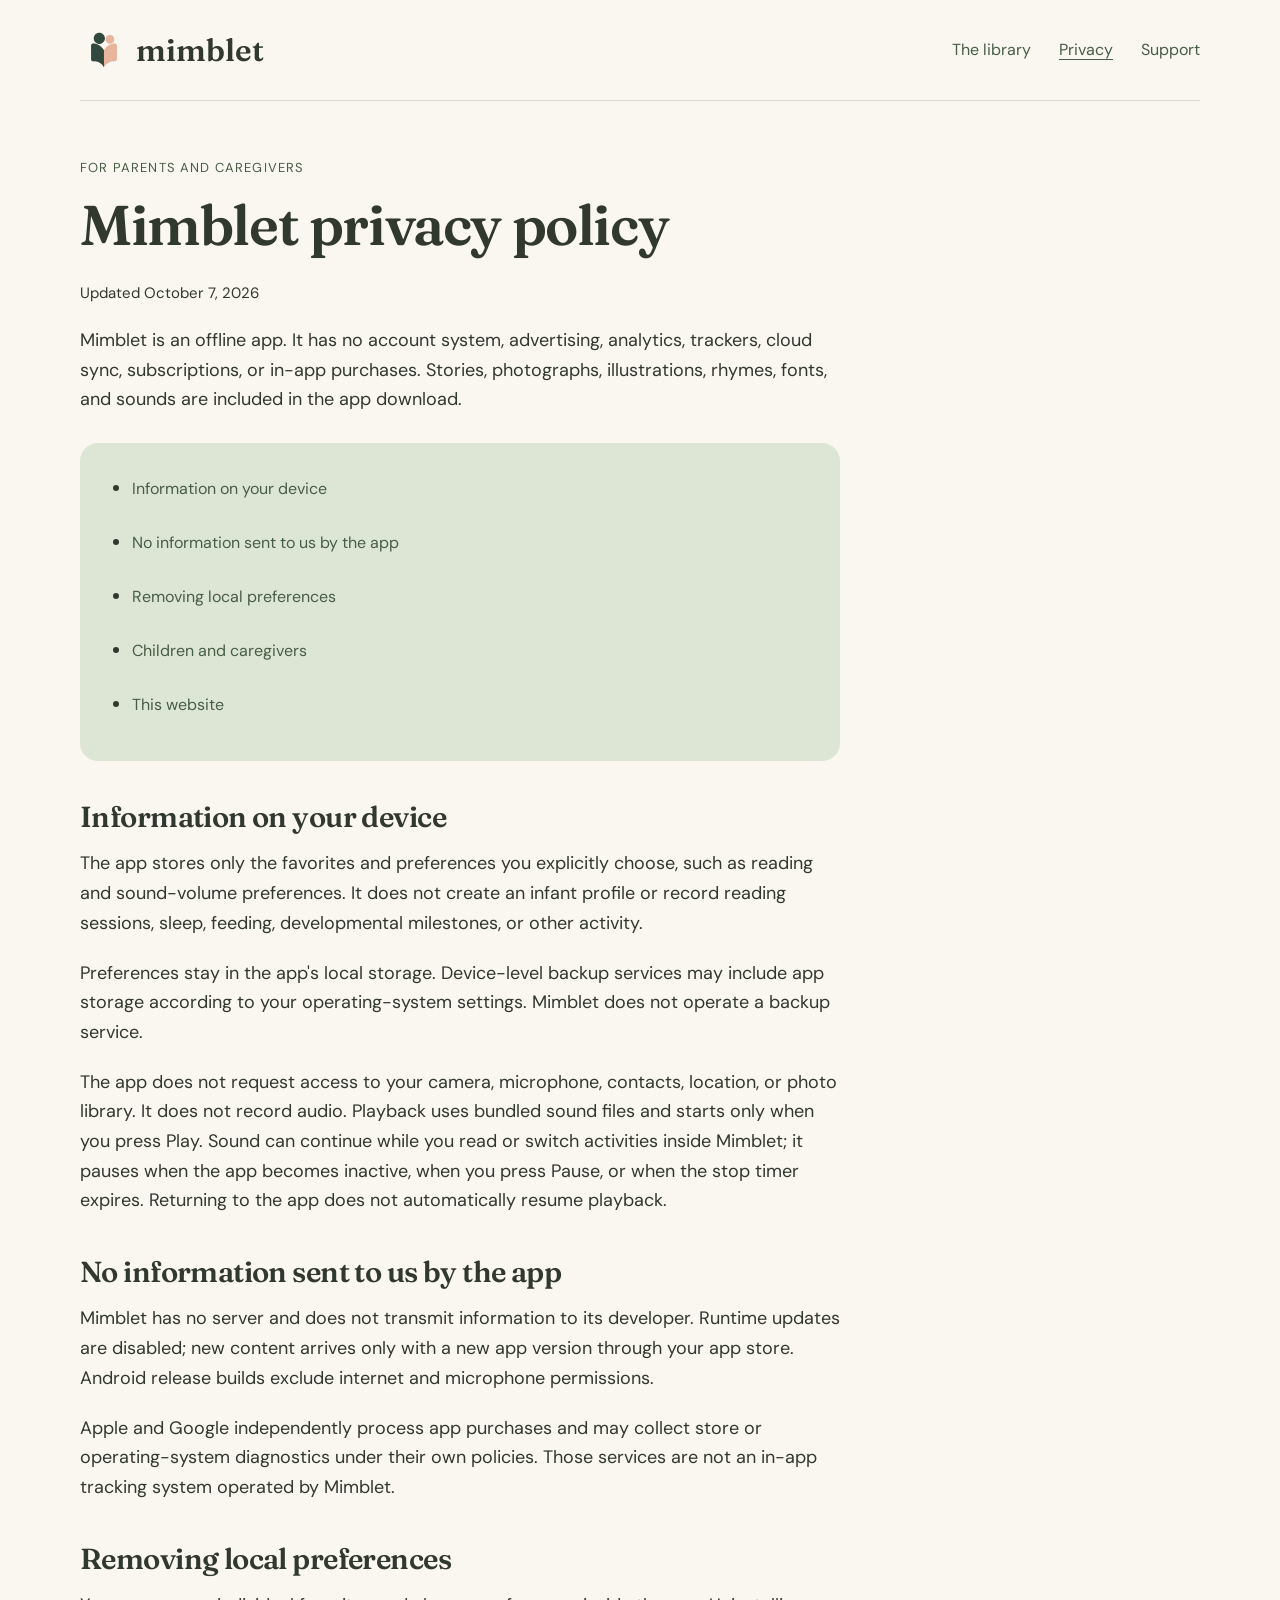
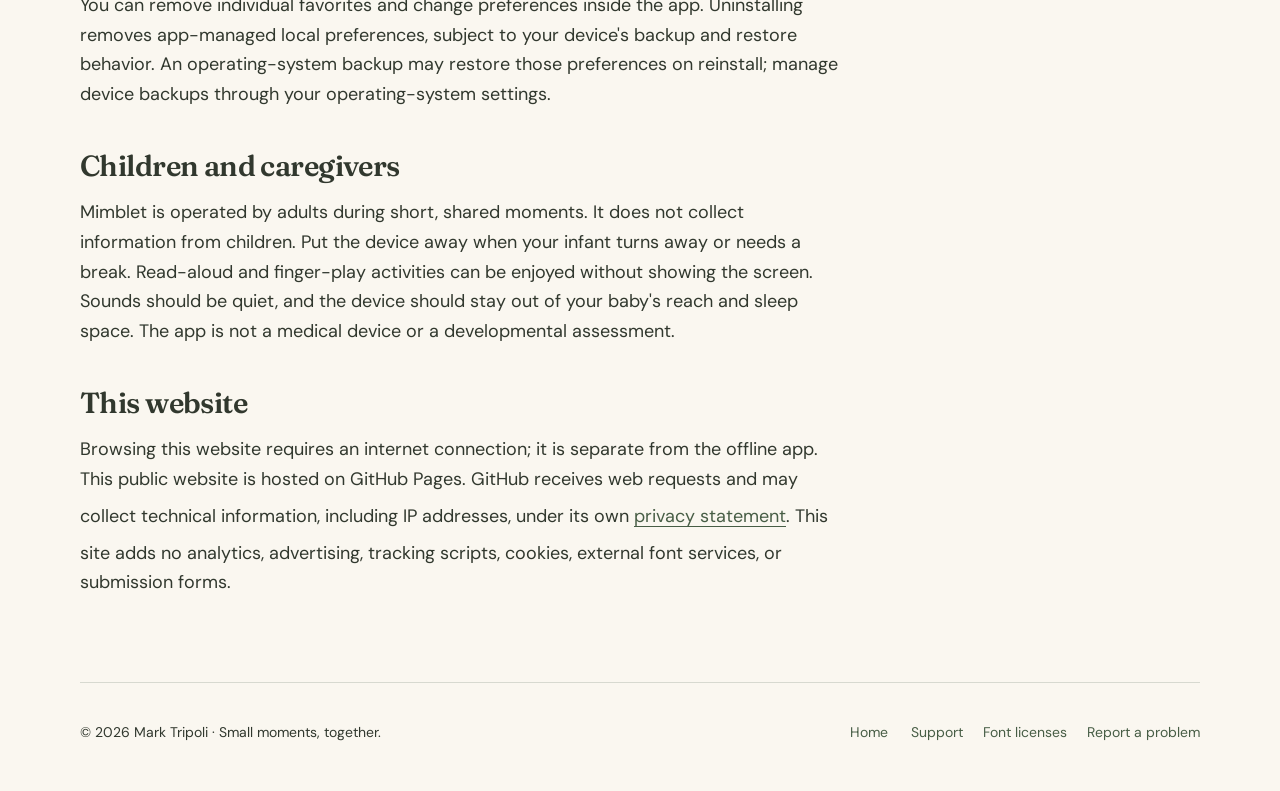
==== commit 7cd98dfa: "fix(a11y): make skip link move keyboard focus to main" ====
--- a/site/privacy/index.html
+++ b/site/privacy/index.html
@@ -2,7 +2,7 @@
 <html lang="en">
 <head><meta charset="utf-8"><meta name="viewport" content="width=device-width, initial-scale=1"><title>Privacy — Mimblet</title><meta name="description" content="How Mimblet's offline app handles local preferences, and how this website differs."><link rel="icon" href="../assets/favicon.svg" type="image/svg+xml"><link rel="stylesheet" href="../styles.css"></head>
 <body><a class="skip" href="#main">Skip to content</a><div class="wrap"><header class="header"><a class="brand" href="../" aria-label="Mimblet home"><img src="../assets/brand-mark.svg" alt="" width="40" height="40">mimblet</a><nav aria-label="Main navigation"><a href="../#library">The library</a><a href="./" aria-current="page">Privacy</a><a href="../support/">Support</a></nav></header>
-<main id="main" class="document"><p class="eyebrow">For parents and caregivers</p><h1>Mimblet privacy policy</h1><p class="small">Updated October 7, 2026</p><p>Mimblet is an offline app. It has no account system, advertising, analytics, trackers, cloud sync, subscriptions, or in-app purchases. Stories, photographs, illustrations, rhymes, fonts, and sounds are included in the app download.</p>
+<main id="main" class="document" tabindex="-1"><p class="eyebrow">For parents and caregivers</p><h1>Mimblet privacy policy</h1><p class="small">Updated October 7, 2026</p><p>Mimblet is an offline app. It has no account system, advertising, analytics, trackers, cloud sync, subscriptions, or in-app purchases. Stories, photographs, illustrations, rhymes, fonts, and sounds are included in the app download.</p>
 <nav class="contents" aria-label="Policy sections"><ul><li><a href="#device">Information on your device</a></li><li><a href="#network">No information sent to us by the app</a></li><li><a href="#removal">Removing local preferences</a></li><li><a href="#children">Children and caregivers</a></li><li><a href="#web">This website</a></li></ul></nav>
 <section id="device"><h2>Information on your device</h2><p>The app stores only the favorites and preferences you explicitly choose, such as reading and sound-volume preferences. It does not create an infant profile or record reading sessions, sleep, feeding, developmental milestones, or other activity.</p><p>Preferences stay in the app's local storage. Device-level backup services may include app storage according to your operating-system settings. Mimblet does not operate a backup service.</p><p>The app does not request access to your camera, microphone, contacts, location, or photo library. It does not record audio. Playback uses bundled sound files and starts only when you press Play. Sound can continue while you read or switch activities inside Mimblet; it pauses when the app becomes inactive, when you press Pause, or when the stop timer expires. Returning to the app does not automatically resume playback.</p></section>
 <section id="network"><h2>No information sent to us by the app</h2><p>Mimblet has no server and does not transmit information to its developer. Runtime updates are disabled; new content arrives only with a new app version through your app store. Android release builds exclude internet and microphone permissions.</p><p>Apple and Google independently process app purchases and may collect store or operating-system diagnostics under their own policies. Those services are not an in-app tracking system operated by Mimblet.</p></section>
--- a/site/styles.css
+++ b/site/styles.css
@@ -11,3 +11,9 @@
 footer nav a:hover{text-decoration:underline}
 .strip{position:relative}
 @media (prefers-reduced-motion: reduce){*{animation-duration:.001ms !important;animation-iteration-count:1 !important;transition-duration:.001ms !important;scroll-behavior:auto !important}}
+
+/* tap-target minimums */
+.brand{min-height:44px;display:inline-flex;align-items:center}
+.footer nav a{min-width:44px;justify-content:center}
+nav a,.footer nav a,.contents a,.actions a,.section-head a,.document a{min-height:44px;display:inline-flex;align-items:center}
+.button{min-height:44px;display:inline-flex;align-items:center}
